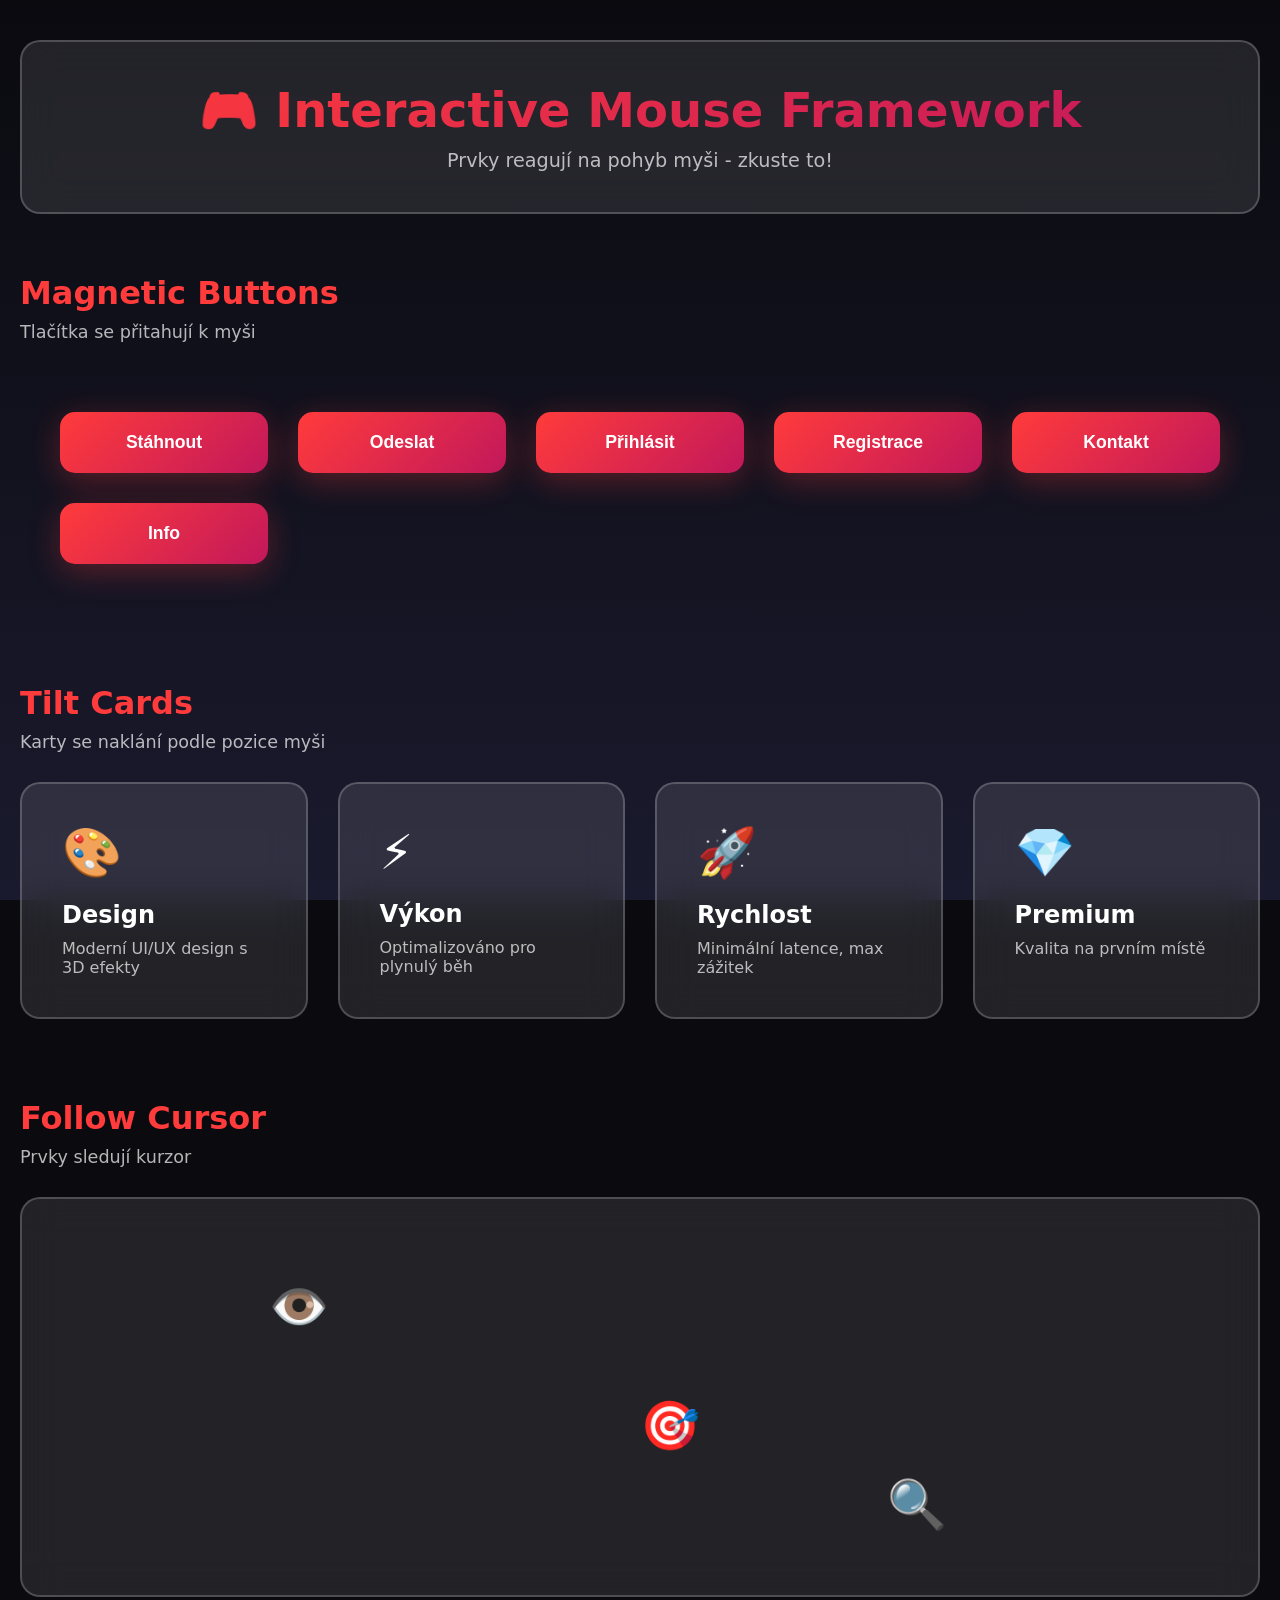
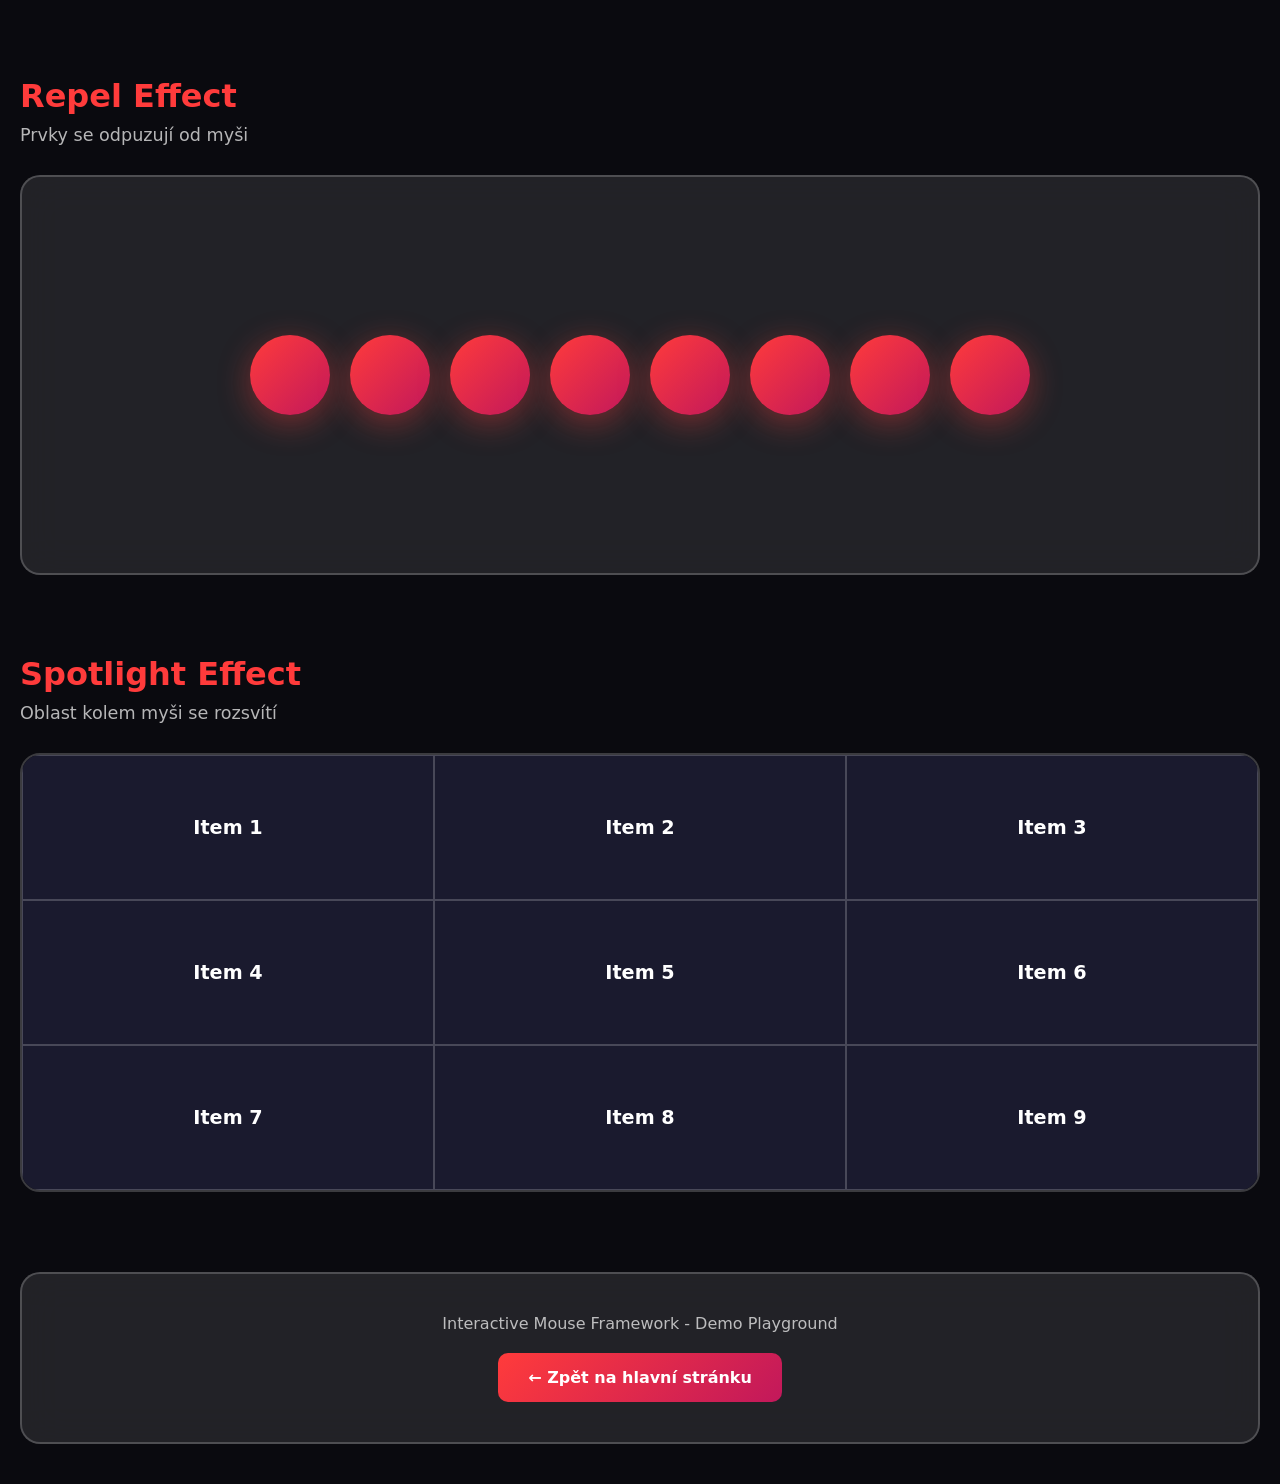
==== demo/index.html @ 1a82ff48 "Add interactive mouse framework demo playground Created comprehensive demo page showcasing mouse-rea" ====
<!DOCTYPE html>
<html lang="cs">
<head>
    <meta charset="UTF-8">
    <meta name="viewport" content="width=device-width, initial-scale=1.0">
    <title>Interactive Mouse Framework Demo</title>
    <link rel="stylesheet" href="styles.css">
</head>
<body>
    <div class="background-grid"></div>

    <div class="container">
        <header class="demo-header">
            <h1>🎮 Interactive Mouse Framework</h1>
            <p>Prvky reagují na pohyb myši - zkuste to!</p>
        </header>

        <section class="demo-section">
            <h2>Magnetic Buttons</h2>
            <p class="section-desc">Tlačítka se přitahují k myši</p>
            <div class="button-grid">
                <button class="magnetic-button">Stáhnout</button>
                <button class="magnetic-button">Odeslat</button>
                <button class="magnetic-button">Přihlásit</button>
                <button class="magnetic-button">Registrace</button>
                <button class="magnetic-button">Kontakt</button>
                <button class="magnetic-button">Info</button>
            </div>
        </section>

        <section class="demo-section">
            <h2>Tilt Cards</h2>
            <p class="section-desc">Karty se naklání podle pozice myši</p>
            <div class="card-grid">
                <div class="tilt-card">
                    <div class="card-content">
                        <div class="card-icon">🎨</div>
                        <h3>Design</h3>
                        <p>Moderní UI/UX design s 3D efekty</p>
                    </div>
                    <div class="card-shine"></div>
                </div>

                <div class="tilt-card">
                    <div class="card-content">
                        <div class="card-icon">⚡</div>
                        <h3>Výkon</h3>
                        <p>Optimalizováno pro plynulý běh</p>
                    </div>
                    <div class="card-shine"></div>
                </div>

                <div class="tilt-card">
                    <div class="card-content">
                        <div class="card-icon">🚀</div>
                        <h3>Rychlost</h3>
                        <p>Minimální latence, max zážitek</p>
                    </div>
                    <div class="card-shine"></div>
                </div>

                <div class="tilt-card">
                    <div class="card-content">
                        <div class="card-icon">💎</div>
                        <h3>Premium</h3>
                        <p>Kvalita na prvním místě</p>
                    </div>
                    <div class="card-shine"></div>
                </div>
            </div>
        </section>

        <section class="demo-section">
            <h2>Follow Cursor</h2>
            <p class="section-desc">Prvky sledují kurzor</p>
            <div class="follow-area">
                <div class="follower-element">👁️</div>
                <div class="follower-element">🎯</div>
                <div class="follower-element">🔍</div>
            </div>
        </section>

        <section class="demo-section">
            <h2>Repel Effect</h2>
            <p class="section-desc">Prvky se odpuzují od myši</p>
            <div class="repel-container">
                <div class="repel-circle"></div>
                <div class="repel-circle"></div>
                <div class="repel-circle"></div>
                <div class="repel-circle"></div>
                <div class="repel-circle"></div>
                <div class="repel-circle"></div>
                <div class="repel-circle"></div>
                <div class="repel-circle"></div>
            </div>
        </section>

        <section class="demo-section">
            <h2>Spotlight Effect</h2>
            <p class="section-desc">Oblast kolem myši se rozsvítí</p>
            <div class="spotlight-grid">
                <div class="spotlight-item">Item 1</div>
                <div class="spotlight-item">Item 2</div>
                <div class="spotlight-item">Item 3</div>
                <div class="spotlight-item">Item 4</div>
                <div class="spotlight-item">Item 5</div>
                <div class="spotlight-item">Item 6</div>
                <div class="spotlight-item">Item 7</div>
                <div class="spotlight-item">Item 8</div>
                <div class="spotlight-item">Item 9</div>
            </div>
        </section>

        <footer class="demo-footer">
            <p>Interactive Mouse Framework - Demo Playground</p>
            <a href="../index.html" class="back-link">← Zpět na hlavní stránku</a>
        </footer>
    </div>

    <!-- Cursor follower -->
    <div class="custom-cursor"></div>
    <div class="cursor-trail"></div>

    <script src="script.js"></script>
</body>
</html>
---- demo/styles.css ----
* {
    margin: 0;
    padding: 0;
    box-sizing: border-box;
}

:root {
    --primary: #ff3b3b;
    --secondary: #c2185b;
    --bg-dark: #0a0a0f;
    --bg-light: #1a1a2e;
    --text: #ffffff;
    --text-dim: rgba(255, 255, 255, 0.7);
    --glass: rgba(255, 255, 255, 0.1);
    --border: rgba(255, 255, 255, 0.2);
}

body {
    font-family: 'Segoe UI', system-ui, sans-serif;
    background: var(--bg-dark);
    color: var(--text);
    min-height: 100vh;
    overflow-x: hidden;
    cursor: none;
}

/* Animated Background Grid */
.background-grid {
    position: fixed;
    top: 0;
    left: 0;
    width: 100%;
    height: 100%;
    background:
        linear-gradient(var(--bg-dark) 0%, var(--bg-light) 100%),
        repeating-linear-gradient(0deg, rgba(255, 59, 59, 0.03) 0px, transparent 1px, transparent 40px),
        repeating-linear-gradient(90deg, rgba(194, 24, 91, 0.03) 0px, transparent 1px, transparent 40px);
    z-index: -1;
}

.container {
    max-width: 1400px;
    margin: 0 auto;
    padding: 40px 20px;
}

/* Header */
.demo-header {
    text-align: center;
    margin-bottom: 60px;
    padding: 40px;
    background: var(--glass);
    backdrop-filter: blur(20px);
    border: 2px solid var(--border);
    border-radius: 20px;
}

.demo-header h1 {
    font-size: 3rem;
    margin-bottom: 10px;
    background: linear-gradient(135deg, var(--primary), var(--secondary));
    -webkit-background-clip: text;
    -webkit-text-fill-color: transparent;
    background-clip: text;
}

.demo-header p {
    color: var(--text-dim);
    font-size: 1.2rem;
}

/* Demo Sections */
.demo-section {
    margin-bottom: 80px;
}

.demo-section h2 {
    font-size: 2rem;
    margin-bottom: 10px;
    color: var(--primary);
}

.section-desc {
    color: var(--text-dim);
    margin-bottom: 30px;
    font-size: 1.1rem;
}

/* Magnetic Buttons */
.button-grid {
    display: grid;
    grid-template-columns: repeat(auto-fit, minmax(180px, 1fr));
    gap: 30px;
    padding: 40px;
}

.magnetic-button {
    padding: 20px 40px;
    font-size: 1.1rem;
    font-weight: 600;
    background: linear-gradient(135deg, var(--primary), var(--secondary));
    color: white;
    border: none;
    border-radius: 15px;
    cursor: none;
    transition: all 0.3s cubic-bezier(0.4, 0, 0.2, 1);
    box-shadow: 0 8px 32px rgba(255, 59, 59, 0.3);
    position: relative;
}

.magnetic-button::before {
    content: '';
    position: absolute;
    inset: 0;
    border-radius: 15px;
    padding: 2px;
    background: linear-gradient(135deg, rgba(255, 255, 255, 0.3), transparent);
    -webkit-mask: linear-gradient(#fff 0 0) content-box, linear-gradient(#fff 0 0);
    -webkit-mask-composite: xor;
    mask-composite: exclude;
    opacity: 0;
    transition: opacity 0.3s;
}

.magnetic-button:hover::before {
    opacity: 1;
}

/* Tilt Cards */
.card-grid {
    display: grid;
    grid-template-columns: repeat(auto-fit, minmax(250px, 1fr));
    gap: 30px;
}

.tilt-card {
    background: var(--glass);
    backdrop-filter: blur(20px);
    border: 2px solid var(--border);
    border-radius: 20px;
    padding: 40px;
    position: relative;
    overflow: hidden;
    transform-style: preserve-3d;
    transition: transform 0.1s ease-out;
    cursor: none;
}

.card-content {
    position: relative;
    z-index: 2;
    transform: translateZ(50px);
}

.card-icon {
    font-size: 3rem;
    margin-bottom: 20px;
}

.tilt-card h3 {
    font-size: 1.5rem;
    margin-bottom: 10px;
}

.tilt-card p {
    color: var(--text-dim);
}

.card-shine {
    position: absolute;
    top: -50%;
    left: -50%;
    width: 200%;
    height: 200%;
    background: radial-gradient(circle, rgba(255, 255, 255, 0.2) 0%, transparent 70%);
    opacity: 0;
    transition: opacity 0.3s;
    pointer-events: none;
}

.tilt-card:hover .card-shine {
    opacity: 1;
}

/* Follow Cursor */
.follow-area {
    height: 400px;
    background: var(--glass);
    backdrop-filter: blur(20px);
    border: 2px solid var(--border);
    border-radius: 20px;
    position: relative;
    overflow: hidden;
}

.follower-element {
    position: absolute;
    font-size: 3rem;
    transition: all 0.2s ease-out;
    cursor: none;
}

.follower-element:nth-child(1) {
    top: 20%;
    left: 20%;
}

.follower-element:nth-child(2) {
    top: 50%;
    left: 50%;
}

.follower-element:nth-child(3) {
    top: 70%;
    left: 70%;
}

/* Repel Effect */
.repel-container {
    height: 400px;
    background: var(--glass);
    backdrop-filter: blur(20px);
    border: 2px solid var(--border);
    border-radius: 20px;
    position: relative;
    overflow: hidden;
    display: flex;
    align-items: center;
    justify-content: center;
    flex-wrap: wrap;
    gap: 20px;
    padding: 40px;
}

.repel-circle {
    width: 80px;
    height: 80px;
    background: linear-gradient(135deg, var(--primary), var(--secondary));
    border-radius: 50%;
    transition: transform 0.2s ease-out;
    box-shadow: 0 8px 32px rgba(255, 59, 59, 0.4);
}

/* Spotlight Effect */
.spotlight-grid {
    display: grid;
    grid-template-columns: repeat(3, 1fr);
    gap: 0;
    border: 2px solid var(--border);
    border-radius: 20px;
    overflow: hidden;
}

.spotlight-item {
    background: var(--bg-light);
    padding: 60px 40px;
    text-align: center;
    font-size: 1.2rem;
    font-weight: 600;
    border: 1px solid var(--border);
    transition: all 0.3s ease;
    position: relative;
}

.spotlight-item::before {
    content: '';
    position: absolute;
    inset: 0;
    background: radial-gradient(circle 200px at var(--x, 50%) var(--y, 50%),
                rgba(255, 59, 59, 0.3),
                transparent);
    opacity: 0;
    transition: opacity 0.3s;
}

.spotlight-item:hover::before {
    opacity: 1;
}

/* Custom Cursor */
.custom-cursor {
    width: 20px;
    height: 20px;
    border: 2px solid var(--primary);
    border-radius: 50%;
    position: fixed;
    pointer-events: none;
    z-index: 9999;
    transition: all 0.1s ease;
    mix-blend-mode: difference;
}

.cursor-trail {
    width: 8px;
    height: 8px;
    background: var(--primary);
    border-radius: 50%;
    position: fixed;
    pointer-events: none;
    z-index: 9998;
    transition: all 0.15s ease;
}

/* Footer */
.demo-footer {
    text-align: center;
    padding: 40px;
    background: var(--glass);
    backdrop-filter: blur(20px);
    border: 2px solid var(--border);
    border-radius: 20px;
    margin-top: 60px;
}

.demo-footer p {
    color: var(--text-dim);
    margin-bottom: 20px;
}

.back-link {
    display: inline-block;
    padding: 15px 30px;
    background: linear-gradient(135deg, var(--primary), var(--secondary));
    color: white;
    text-decoration: none;
    border-radius: 10px;
    font-weight: 600;
    transition: transform 0.3s;
}

.back-link:hover {
    transform: scale(1.05);
}

/* Responsive */
@media (max-width: 768px) {
    .demo-header h1 {
        font-size: 2rem;
    }

    .button-grid {
        grid-template-columns: 1fr;
    }

    .card-grid {
        grid-template-columns: 1fr;
    }

    .spotlight-grid {
        grid-template-columns: 1fr;
    }

    body {
        cursor: auto;
    }

    .custom-cursor,
    .cursor-trail {
        display: none;
    }
}

/* Animations */
@keyframes pulse {
    0%, 100% {
        transform: scale(1);
    }
    50% {
        transform: scale(1.1);
    }
}

@keyframes glow {
    0%, 100% {
        box-shadow: 0 8px 32px rgba(255, 59, 59, 0.3);
    }
    50% {
        box-shadow: 0 8px 48px rgba(255, 59, 59, 0.6);
    }
}
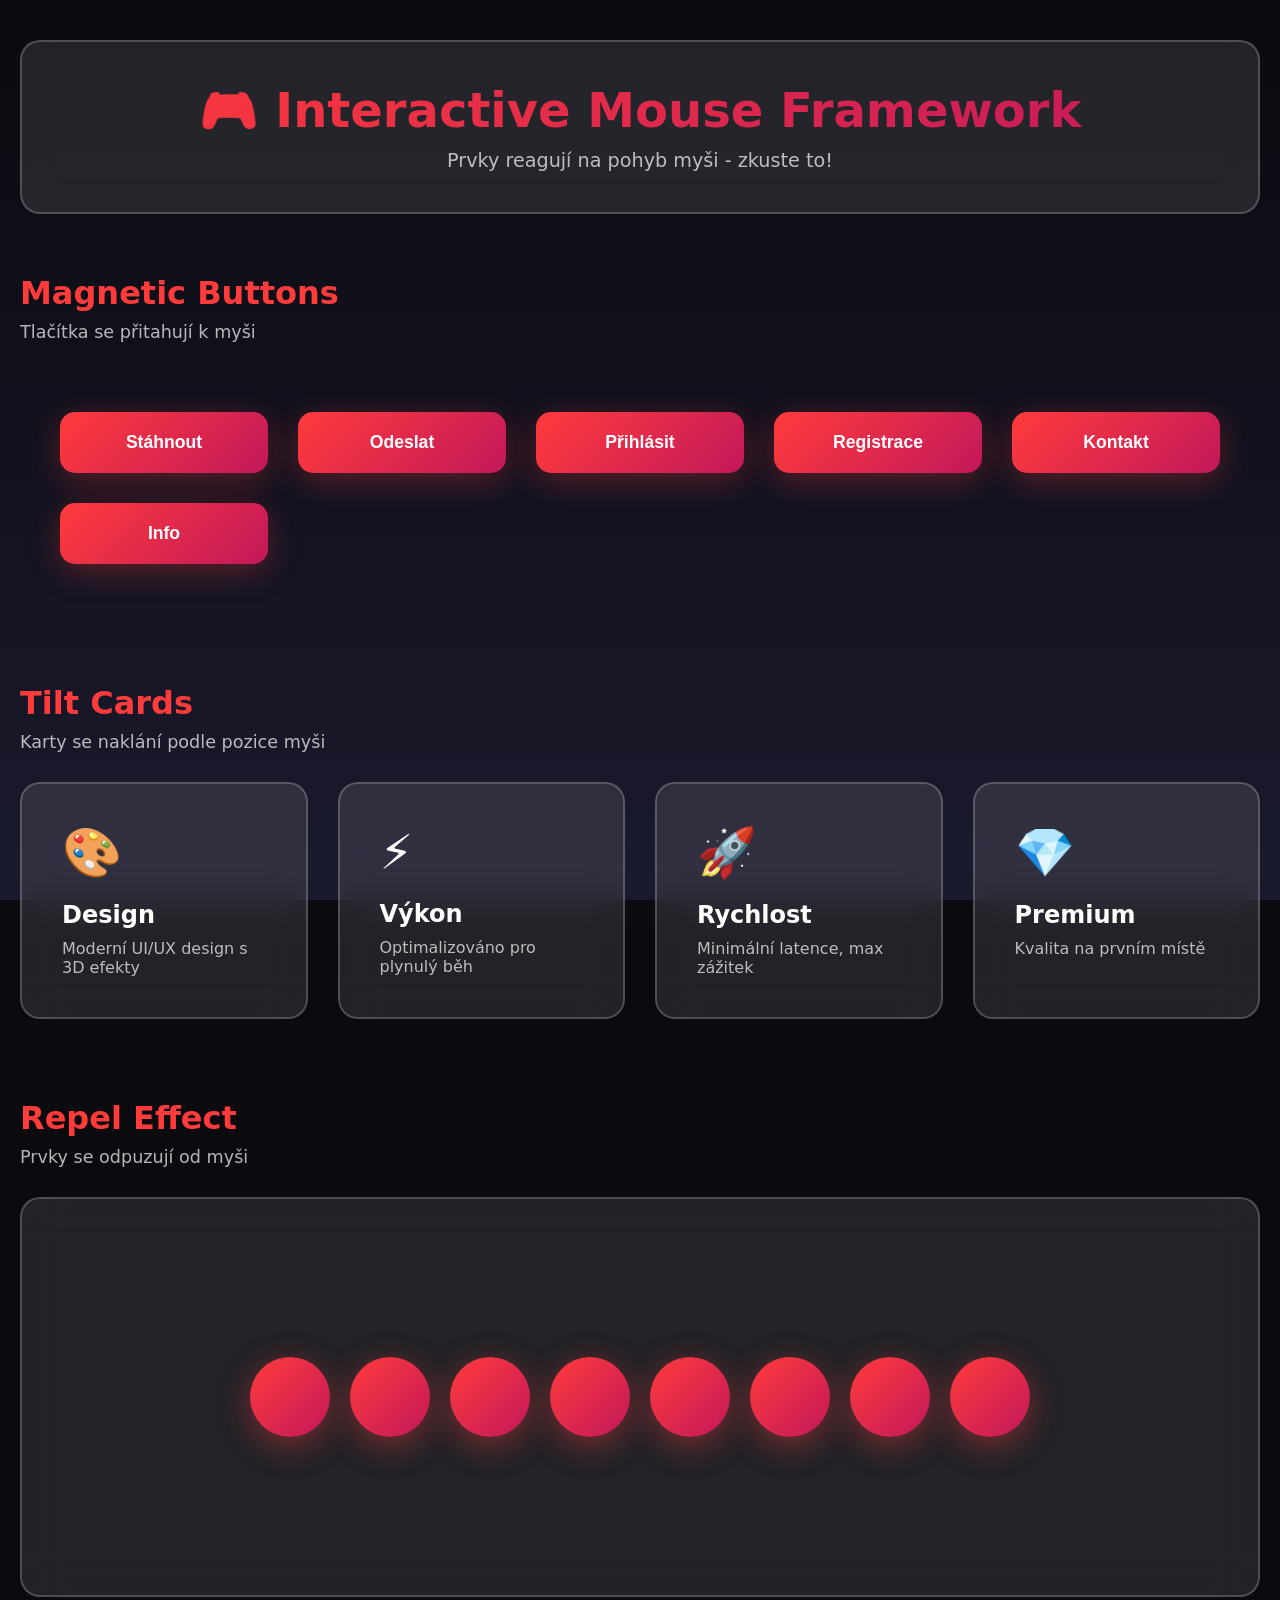
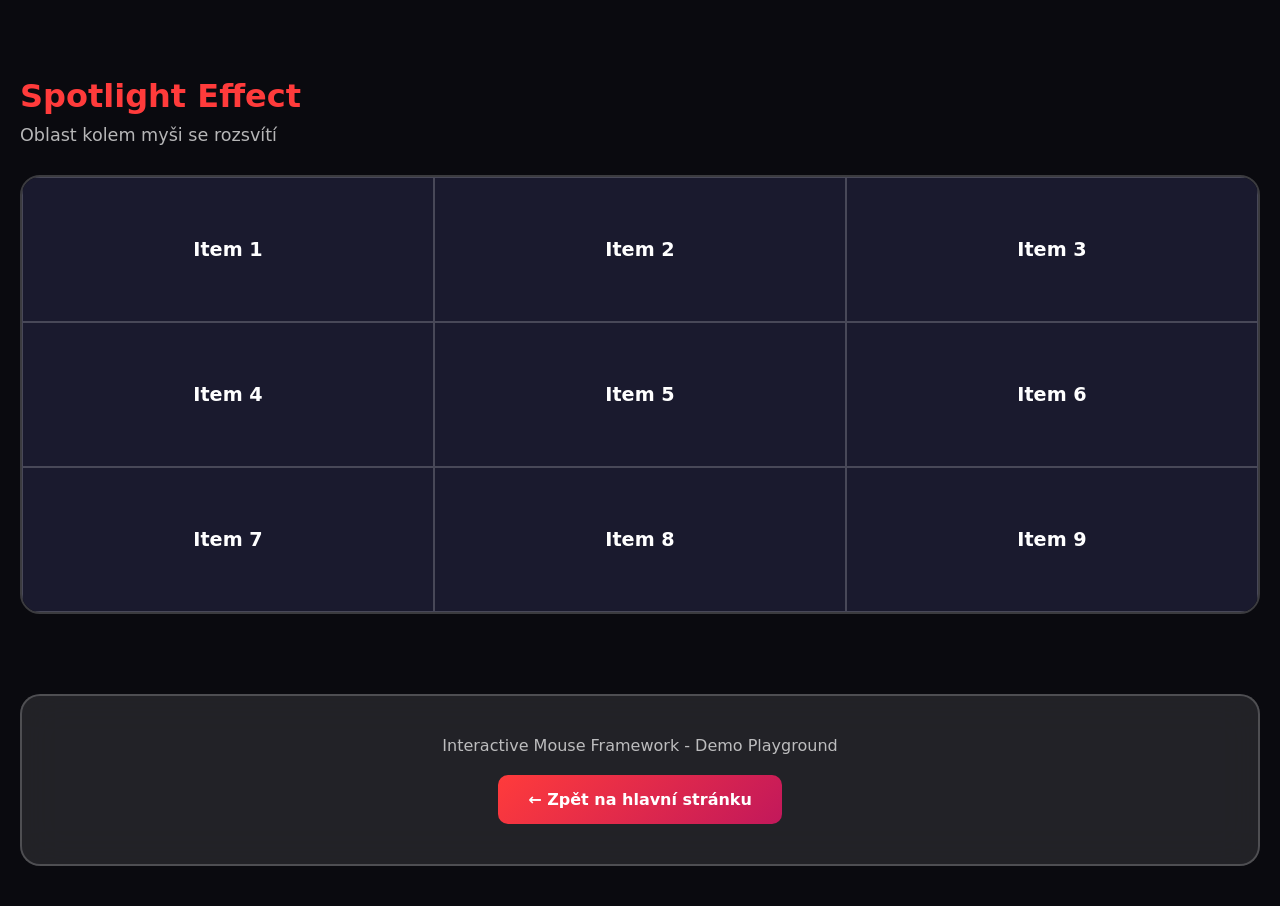
==== commit e8672774: "Remove Follow Cursor effect from demo Removed the Follow Cursor section from demo page: - Removed HT" ====
--- a/demo/index.html
+++ b/demo/index.html
@@ -71,16 +71,6 @@
         </section>
 
         <section class="demo-section">
-            <h2>Follow Cursor</h2>
-            <p class="section-desc">Prvky sledují kurzor</p>
-            <div class="follow-area">
-                <div class="follower-element">👁️</div>
-                <div class="follower-element">🎯</div>
-                <div class="follower-element">🔍</div>
-            </div>
-        </section>
-
-        <section class="demo-section">
             <h2>Repel Effect</h2>
             <p class="section-desc">Prvky se odpuzují od myši</p>
             <div class="repel-container">
--- a/demo/styles.css
+++ b/demo/styles.css
@@ -182,39 +182,6 @@
     opacity: 1;
 }
 
-/* Follow Cursor */
-.follow-area {
-    height: 400px;
-    background: var(--glass);
-    backdrop-filter: blur(20px);
-    border: 2px solid var(--border);
-    border-radius: 20px;
-    position: relative;
-    overflow: hidden;
-}
-
-.follower-element {
-    position: absolute;
-    font-size: 3rem;
-    transition: all 0.2s ease-out;
-    cursor: none;
-}
-
-.follower-element:nth-child(1) {
-    top: 20%;
-    left: 20%;
-}
-
-.follower-element:nth-child(2) {
-    top: 50%;
-    left: 50%;
-}
-
-.follower-element:nth-child(3) {
-    top: 70%;
-    left: 70%;
-}
-
 /* Repel Effect */
 .repel-container {
     height: 400px;
